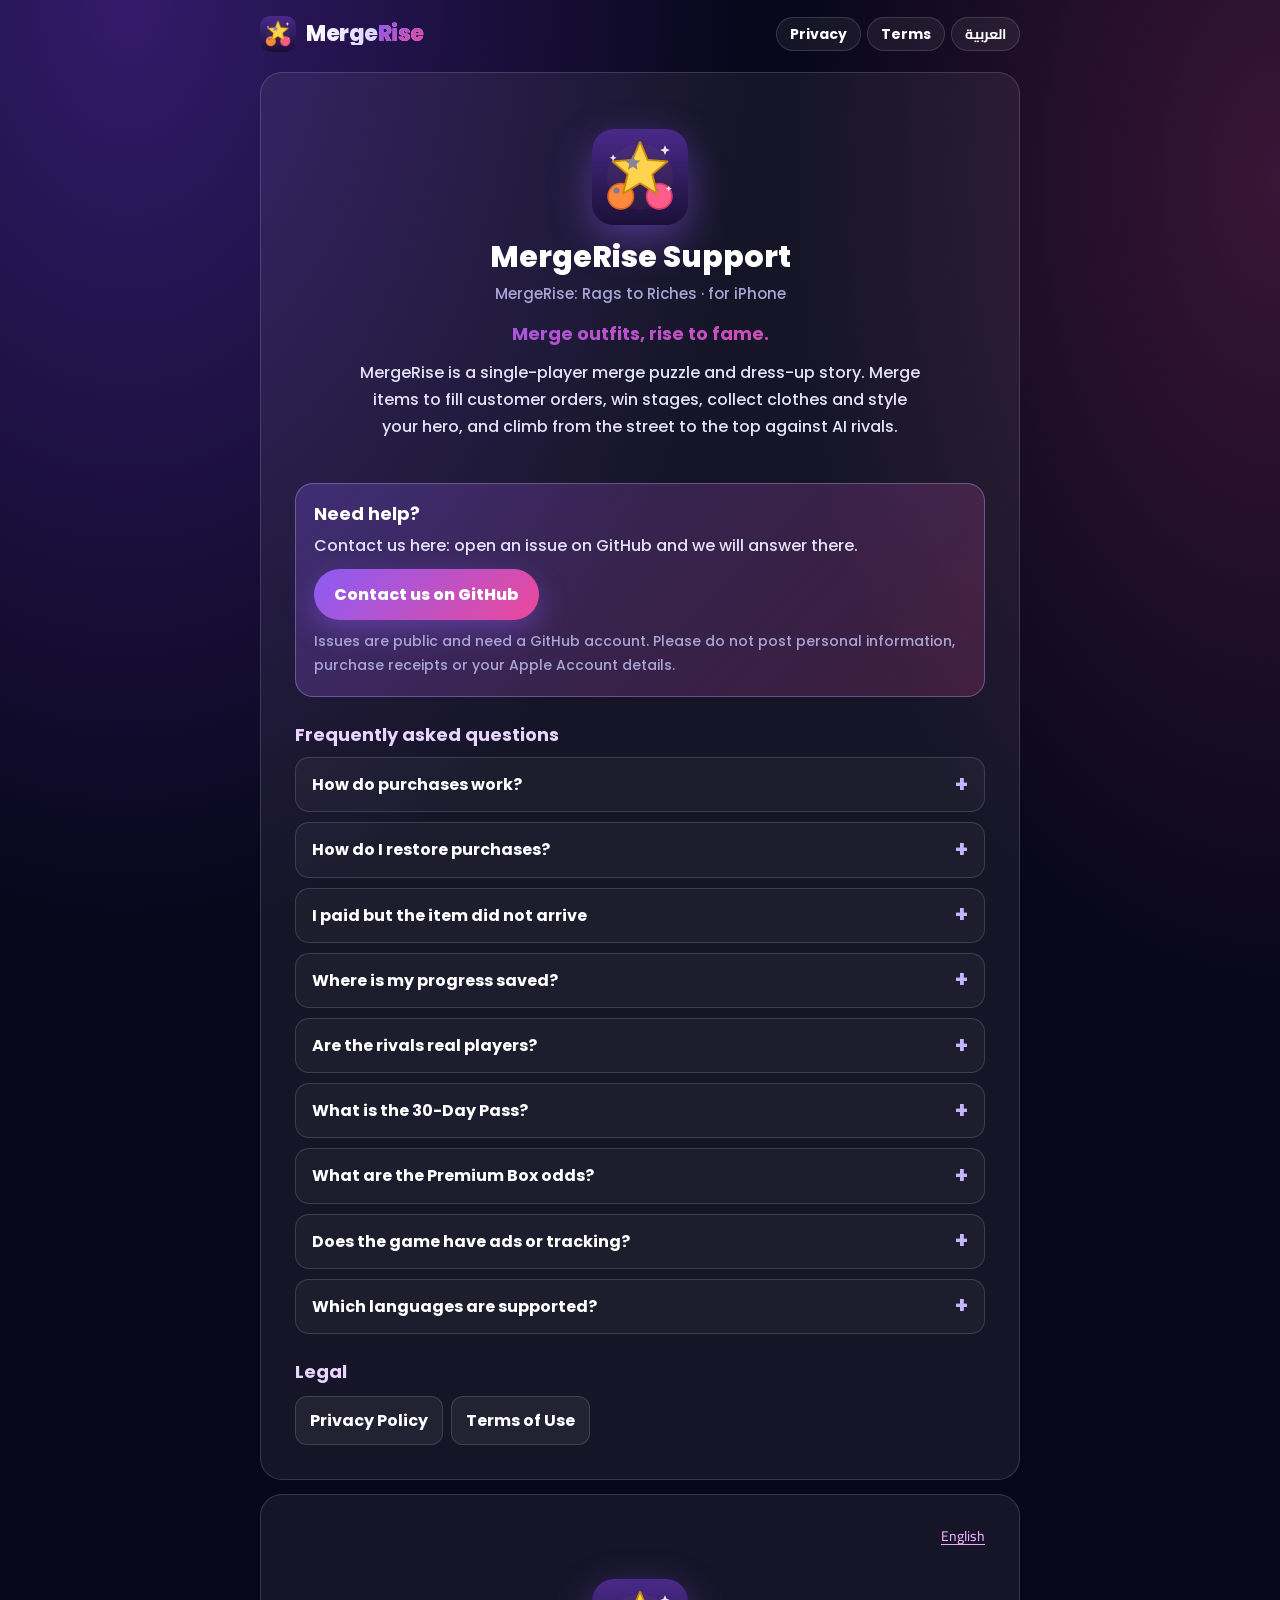
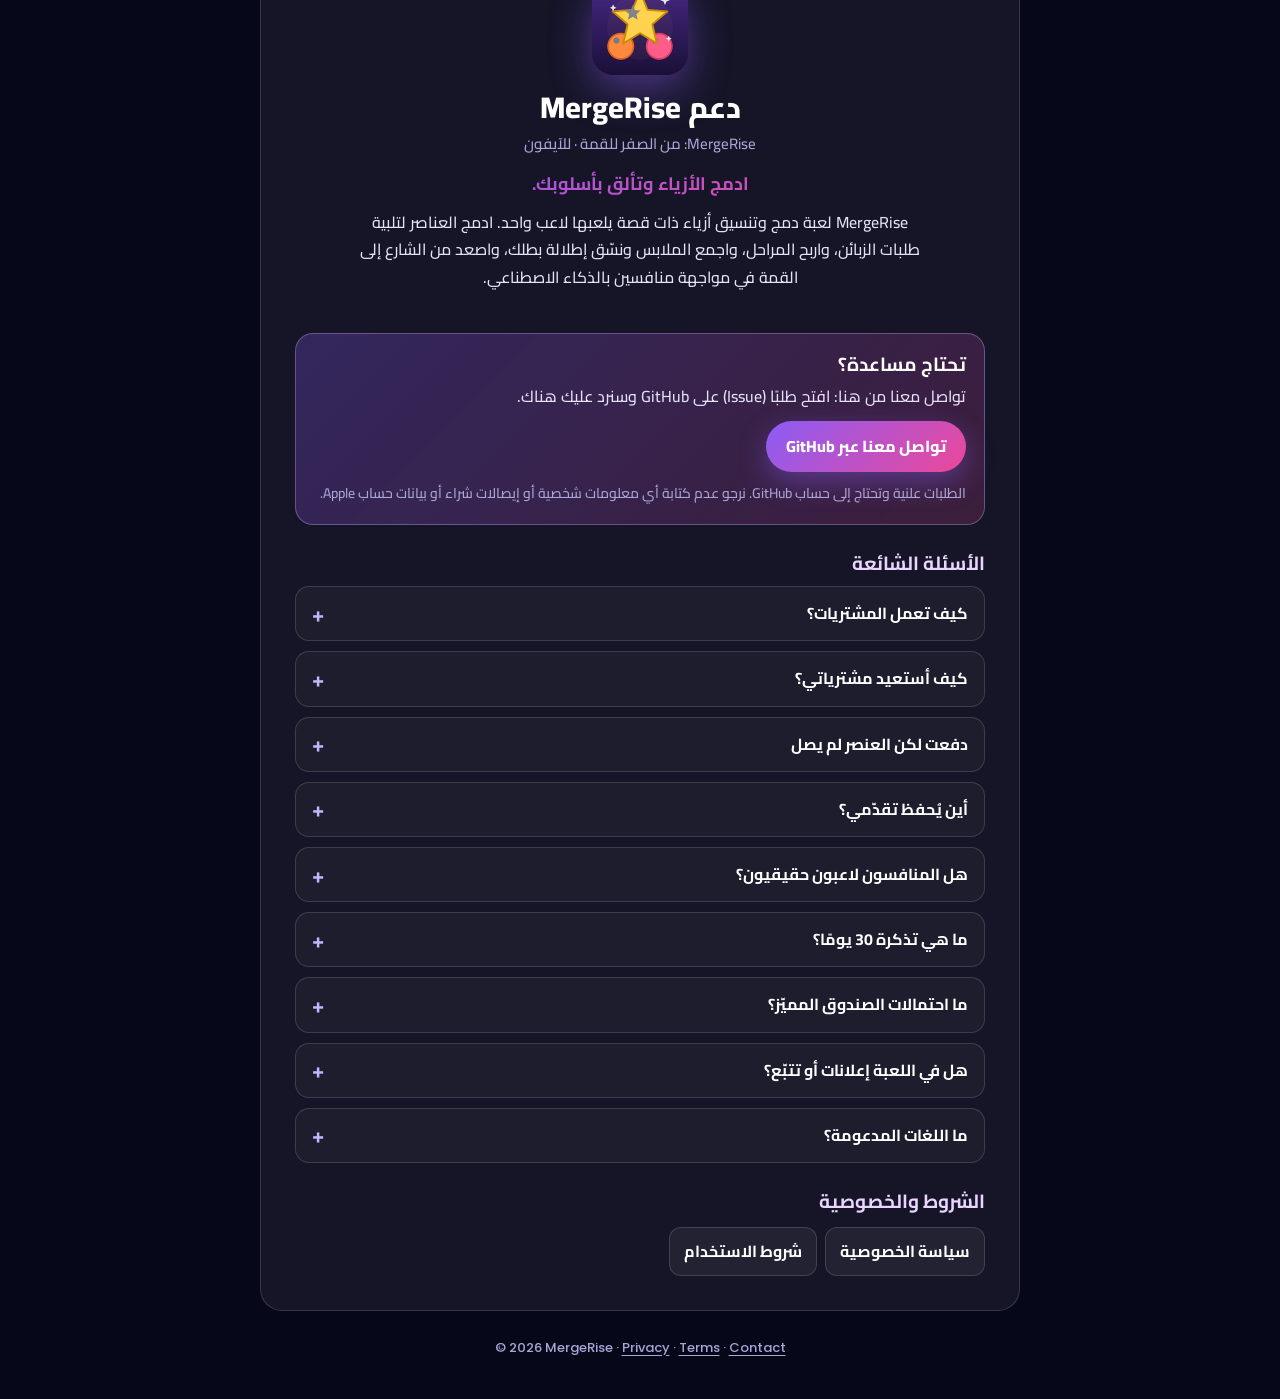
==== index.html @ eacc848e "MergeRise support page, privacy policy and terms (EN + AR) Co-Authored-By: Claude Opus 5.5 <noreply@" ====
<!doctype html>
<html lang="en">
<head>
<meta charset="utf-8">
<meta name="viewport" content="width=device-width, initial-scale=1, viewport-fit=cover">
<meta name="color-scheme" content="dark">
<meta name="theme-color" content="#07071a">
<meta name="description" content="Support for MergeRise: Rags to Riches, a single-player merge and dress-up story game for iPhone. Purchases, restore, saved progress, AI rivals and how to contact us.">
<title>MergeRise — Support</title>
<link rel="icon" href="icons/favicon.png">
<link rel="apple-touch-icon" href="icons/icon-192.png">
<link rel="stylesheet" href="site.css">
</head>
<body>
<div class="wrap">
<header class="top">
  <a class="brand" href="./"><img src="icons/icon-192.png" alt="" width="36" height="36"><span class="logo">Merge<span class="rise">Rise</span></span></a>
  <nav aria-label="Pages">
    <a href="privacy.html">Privacy</a>
    <a href="terms.html">Terms</a>
    <a href="#ar" lang="ar" dir="rtl">العربية</a>
  </nav>
</header>

<main>
<section class="doc" id="en" lang="en">
<div class="hero">
  <img class="app-icon" src="icons/icon-192.png" alt="MergeRise app icon" width="96" height="96">
  <h1>MergeRise Support</h1>
  <p class="store-name">MergeRise: Rags to Riches · for iPhone</p>
  <p class="tagline">Merge outfits, rise to fame.</p>
  <p class="lead">MergeRise is a single-player merge puzzle and dress-up story. Merge items to fill customer orders, win stages, collect clothes and style your hero, and climb from the street to the top against AI rivals.</p>
</div>

<div class="contact" id="contact">
  <h2>Need help?</h2>
  <p>Contact us here: open an issue on GitHub and we will answer there.</p>
  <a class="btn" href="https://github.com/alwaleed305xx-ui/mergerise-site/issues">Contact us on GitHub</a>
  <p class="note">Issues are public and need a GitHub account. Please do not post personal information, purchase receipts or your Apple Account details.</p>
</div>

<h2>Frequently asked questions</h2>
<div class="faq">
<details>
<summary>How do purchases work?</summary>
<div><p>All purchases in the iPhone app use Apple's In-App Purchase. The Shop shows the App Store price in your currency, Apple takes the payment and we never see your payment details. Refunds are handled by Apple at <a href="https://reportaproblem.apple.com/">reportaproblem.apple.com</a>.</p></div>
</details>
<details>
<summary>How do I restore purchases?</summary>
<div><p>Tap <strong>Restore Purchases</strong> in Settings or at the bottom of the Shop, signed in with the same Apple Account you bought with. It restores the Starter Pack's exclusive Gold Jersey and its owned status. Gem packs, the 30-Day Pass and Break the Piggy are consumable: they are used up when delivered and cannot be restored.</p></div>
</details>
<details>
<summary>I paid but the item did not arrive</summary>
<div><p>Close the game completely and open it again while online: an unfinished purchase is delivered automatically when the game starts. If the Shop said "Waiting for approval" (Ask to Buy), the item arrives after the family organizer approves it. If it is still missing, <a href="#contact">contact us</a> with the product name and the date (no receipts or personal details).</p></div>
</details>
<details>
<summary>Where is my progress saved?</summary>
<div><p>Only on your iPhone. There is no account and no cloud save, and nothing is sent to us. <strong>Deleting the app deletes your progress</strong>, and we cannot recover it. Your device's own backup (for example iCloud Backup) may include it. <strong>Settings → Reset progress</strong> erases earned progress but keeps your gems, purchased coins, the 30-Day Pass, the piggy bank and the Starter Pack.</p></div>
</details>
<details>
<summary>Are the rivals real players?</summary>
<div><p>No. The rivals are AI rivals controlled by the computer. MergeRise is single-player: there is no multiplayer, chat or user-generated content.</p></div>
</details>
<details>
<summary>What is the 30-Day Pass?</summary>
<div><p>A one-time purchase that does not renew automatically. For 30 days it pays 150 coins and 10 gems every day when you open the game (missed days are paid the next time you open it), plus one extra epic gift per day on golden stages. Buying it again adds 30 days.</p></div>
</details>
<details>
<summary>What are the Premium Box odds?</summary>
<div><p>The Premium Box costs 36 gems and gives one clothing item you do not own yet: Epic 85% · Legendary 15%. The odds are shown on the button and again before you confirm. The worst outcome is an epic item, which costs the same 36 gems to buy directly.</p></div>
</details>
<details>
<summary>Does the game have ads or tracking?</summary>
<div><p>No. The iPhone app has no ads, no analytics and no tracking, and it does not collect personal data. See the <a href="privacy.html">Privacy Policy</a>.</p></div>
</details>
<details>
<summary>Which languages are supported?</summary>
<div><p>English and Arabic. Change the language in Settings → Language.</p></div>
</details>
</div>

<h2>Legal</h2>
<div class="links"><a href="privacy.html">Privacy Policy</a><a href="terms.html">Terms of Use</a></div>
</section>

<section class="doc" id="ar" lang="ar" dir="rtl">
<p class="jump"><a href="#en" lang="en" dir="ltr">English</a></p>
<div class="hero">
  <img class="app-icon" src="icons/icon-192.png" alt="أيقونة تطبيق MergeRise" width="96" height="96">
  <h1>دعم MergeRise</h1>
  <p class="store-name">MergeRise: من الصفر للقمة · للآيفون</p>
  <p class="tagline">ادمج الأزياء وتألق بأسلوبك.</p>
  <p class="lead">MergeRise لعبة دمج وتنسيق أزياء ذات قصة يلعبها لاعب واحد. ادمج العناصر لتلبية طلبات الزبائن، واربح المراحل، واجمع الملابس ونسّق إطلالة بطلك، واصعد من الشارع إلى القمة في مواجهة منافسين بالذكاء الاصطناعي.</p>
</div>

<div class="contact" id="contact-ar">
  <h2>تحتاج مساعدة؟</h2>
  <p>تواصل معنا من هنا: افتح طلبًا (Issue) على GitHub وسنرد عليك هناك.</p>
  <a class="btn" href="https://github.com/alwaleed305xx-ui/mergerise-site/issues">تواصل معنا عبر GitHub</a>
  <p class="note">الطلبات علنية وتحتاج إلى حساب GitHub. نرجو عدم كتابة أي معلومات شخصية أو إيصالات شراء أو بيانات حساب Apple.</p>
</div>

<h2>الأسئلة الشائعة</h2>
<div class="faq">
<details>
<summary>كيف تعمل المشتريات؟</summary>
<div><p>كل المشتريات في تطبيق الآيفون تتم عبر نظام الشراء داخل التطبيق من Apple. يعرض المتجر سعر App Store بعملتك، وتتولّى Apple عملية الدفع، ولا نرى بيانات الدفع أبدًا. وتتولّى Apple الاسترداد عبر <a href="https://reportaproblem.apple.com/">reportaproblem.apple.com</a>.</p></div>
</details>
<details>
<summary>كيف أستعيد مشترياتي؟</summary>
<div><p>اضغط <strong>استعادة المشتريات</strong> في الإعدادات أو أسفل المتجر، وأنت مسجّل بنفس حساب Apple الذي اشتريت به. تستعيد هذه الخاصية الجيرسي الذهبي الحصري وحالة امتلاك حزمة البداية. أما حزم الجواهر وتذكرة 30 يومًا والحصّالة فهي مشتريات استهلاكية تُستهلك عند تسليمها ولا يمكن استعادتها.</p></div>
</details>
<details>
<summary>دفعت لكن العنصر لم يصل</summary>
<div><p>أغلق اللعبة تمامًا ثم افتحها من جديد وأنت متصل بالإنترنت: عملية الشراء غير المكتملة تُسلَّم تلقائيًا عند تشغيل اللعبة. وإذا ظهر في المتجر "بانتظار الموافقة" (طلب الشراء)، فسيصل العنصر بعد موافقة منظّم العائلة. وإذا بقي مفقودًا <a href="#contact-ar">تواصل معنا</a> واذكر اسم المنتج والتاريخ (دون إيصالات أو بيانات شخصية).</p></div>
</details>
<details>
<summary>أين يُحفظ تقدّمي؟</summary>
<div><p>على جهاز الآيفون فقط. لا يوجد حساب ولا حفظ سحابي، ولا يُرسَل إلينا أي شيء. <strong>حذف التطبيق يحذف تقدّمك</strong> ولا نستطيع استرجاعه. وقد تتضمّنه النسخة الاحتياطية لجهازك (مثل نسخ iCloud الاحتياطي). أما <strong>الإعدادات ← مسح التقدم</strong> فيمسح التقدّم المكتسب ويُبقي جواهرك والعملات المشتراة وتذكرة 30 يومًا والحصّالة وحزمة البداية.</p></div>
</details>
<details>
<summary>هل المنافسون لاعبون حقيقيون؟</summary>
<div><p>لا. المنافسون شخصيات يتحكم بها الكمبيوتر بالذكاء الاصطناعي. MergeRise لعبة للاعب واحد: لا يوجد لعب جماعي ولا دردشة ولا محتوى ينشئه المستخدمون.</p></div>
</details>
<details>
<summary>ما هي تذكرة 30 يومًا؟</summary>
<div><p>شراء لمرة واحدة لا يتجدد تلقائيًا. تمنحك لمدة 30 يومًا 150 عملة و10 جواهر كل يوم عند فتح اللعبة (وتُصرف الأيام الفائتة عند فتحها في المرة التالية)، مع هدية أسطورية إضافية واحدة يوميًا في المراحل الذهبية. وشراؤها مرة أخرى يضيف 30 يومًا.</p></div>
</details>
<details>
<summary>ما احتمالات الصندوق المميّز؟</summary>
<div><p>سعر الصندوق المميّز 36 جوهرة ويمنحك قطعة ملابس لا تملكها بعد: أسطوري 85% · خرافي 15%. تظهر الاحتمالات على الزر ومرة أخرى قبل التأكيد. أقل نتيجة ممكنة قطعة أسطورية، وسعر شرائها مباشرة هو نفس الـ36 جوهرة.</p></div>
</details>
<details>
<summary>هل في اللعبة إعلانات أو تتبّع؟</summary>
<div><p>لا. تطبيق الآيفون بلا إعلانات ولا تحليلات ولا تتبّع، ولا يجمع أي بيانات شخصية. راجع <a href="privacy.html#ar">سياسة الخصوصية</a>.</p></div>
</details>
<details>
<summary>ما اللغات المدعومة؟</summary>
<div><p>الإنجليزية والعربية. غيّر اللغة من الإعدادات ← اللغة.</p></div>
</details>
</div>

<h2>الشروط والخصوصية</h2>
<div class="links"><a href="privacy.html#ar">سياسة الخصوصية</a><a href="terms.html#ar">شروط الاستخدام</a></div>
</section>
</main>

<footer>© 2026 MergeRise · <a href="privacy.html">Privacy</a> · <a href="terms.html">Terms</a> · <a href="https://github.com/alwaleed305xx-ui/mergerise-site/issues">Contact</a></footer>
</div>
</body>
</html>
---- site.css ----
/* MergeRise support site. Fonts are bundled in fonts/ (SIL OFL 1.1, see fonts/OFL.txt); no external requests. */
@font-face { font-family: 'Poppins'; font-style: normal; font-weight: 500; font-display: swap; src: url('fonts/poppins-500-latin-ext.woff2') format('woff2'); unicode-range: U+0100-02BA, U+02BD-02C5, U+02C7-02CC, U+02CE-02D7, U+02DD-02FF, U+0304, U+0308, U+0329, U+1D00-1DBF, U+1E00-1E9F, U+1EF2-1EFF, U+2020, U+20A0-20AB, U+20AD-20C4, U+2113, U+2C60-2C7F, U+A720-A7FF; }
@font-face { font-family: 'Poppins'; font-style: normal; font-weight: 500; font-display: swap; src: url('fonts/poppins-500-latin.woff2') format('woff2'); unicode-range: U+0000-00FF, U+0131, U+0152-0153, U+02BB-02BC, U+02C6, U+02DA, U+02DC, U+0304, U+0308, U+0329, U+2000-206F, U+20AC, U+2122, U+2191, U+2193, U+2212, U+2215, U+FEFF, U+FFFD; }
@font-face { font-family: 'Poppins'; font-style: normal; font-weight: 700; font-display: swap; src: url('fonts/poppins-700-latin-ext.woff2') format('woff2'); unicode-range: U+0100-02BA, U+02BD-02C5, U+02C7-02CC, U+02CE-02D7, U+02DD-02FF, U+0304, U+0308, U+0329, U+1D00-1DBF, U+1E00-1E9F, U+1EF2-1EFF, U+2020, U+20A0-20AB, U+20AD-20C4, U+2113, U+2C60-2C7F, U+A720-A7FF; }
@font-face { font-family: 'Poppins'; font-style: normal; font-weight: 700; font-display: swap; src: url('fonts/poppins-700-latin.woff2') format('woff2'); unicode-range: U+0000-00FF, U+0131, U+0152-0153, U+02BB-02BC, U+02C6, U+02DA, U+02DC, U+0304, U+0308, U+0329, U+2000-206F, U+20AC, U+2122, U+2191, U+2193, U+2212, U+2215, U+FEFF, U+FFFD; }
@font-face { font-family: 'Poppins'; font-style: normal; font-weight: 800; font-display: swap; src: url('fonts/poppins-800-latin-ext.woff2') format('woff2'); unicode-range: U+0100-02BA, U+02BD-02C5, U+02C7-02CC, U+02CE-02D7, U+02DD-02FF, U+0304, U+0308, U+0329, U+1D00-1DBF, U+1E00-1E9F, U+1EF2-1EFF, U+2020, U+20A0-20AB, U+20AD-20C4, U+2113, U+2C60-2C7F, U+A720-A7FF; }
@font-face { font-family: 'Poppins'; font-style: normal; font-weight: 800; font-display: swap; src: url('fonts/poppins-800-latin.woff2') format('woff2'); unicode-range: U+0000-00FF, U+0131, U+0152-0153, U+02BB-02BC, U+02C6, U+02DA, U+02DC, U+0304, U+0308, U+0329, U+2000-206F, U+20AC, U+2122, U+2191, U+2193, U+2212, U+2215, U+FEFF, U+FFFD; }
@font-face { font-family: 'Cairo'; font-style: normal; font-weight: 500 800; font-display: swap; src: url('fonts/cairo-var-arabic.woff2') format('woff2'); unicode-range: U+0600-06FF, U+0750-077F, U+0870-0891, U+0897-08E1, U+08E3-08FF, U+200C-200E, U+2010-2011, U+204F, U+2E41, U+FB50-FDFF, U+FE70-FE74, U+FE76-FEFC, U+102E0-102FB, U+10E60-10E7E, U+10EC2-10EC7, U+10EC9-10EEE, U+10EF0-10EFF, U+1EE00-1EE03, U+1EE05-1EE1F, U+1EE21-1EE22, U+1EE24, U+1EE27, U+1EE29-1EE32, U+1EE34-1EE37, U+1EE39, U+1EE3B, U+1EE42, U+1EE47, U+1EE49, U+1EE4B, U+1EE4D-1EE4F, U+1EE51-1EE52, U+1EE54, U+1EE57, U+1EE59, U+1EE5B, U+1EE5D, U+1EE5F, U+1EE61-1EE62, U+1EE64, U+1EE67-1EE6A, U+1EE6C-1EE72, U+1EE74-1EE77, U+1EE79-1EE7C, U+1EE7E, U+1EE80-1EE89, U+1EE8B-1EE9B, U+1EEA1-1EEA3, U+1EEA5-1EEA9, U+1EEAB-1EEBB, U+1EEF0-1EEF1; }
@font-face { font-family: 'Cairo'; font-style: normal; font-weight: 500 800; font-display: swap; src: url('fonts/cairo-var-latin-ext.woff2') format('woff2'); unicode-range: U+0100-02BA, U+02BD-02C5, U+02C7-02CC, U+02CE-02D7, U+02DD-02FF, U+0304, U+0308, U+0329, U+1D00-1DBF, U+1E00-1E9F, U+1EF2-1EFF, U+2020, U+20A0-20AB, U+20AD-20C4, U+2113, U+2C60-2C7F, U+A720-A7FF; }
@font-face { font-family: 'Cairo'; font-style: normal; font-weight: 500 800; font-display: swap; src: url('fonts/cairo-var-latin.woff2') format('woff2'); unicode-range: U+0000-00FF, U+0131, U+0152-0153, U+02BB-02BC, U+02C6, U+02DA, U+02DC, U+0304, U+0308, U+0329, U+2000-206F, U+20AC, U+2122, U+2191, U+2193, U+2212, U+2215, U+FEFF, U+FFFD; }

:root { --bg0: #07071a; --text: #ffffff; --body: #e4e2f7; --muted: #a9a6d6; --stroke: rgba(255,255,255,.14); --glass: rgba(255,255,255,.06);
  --link: #f0abfc; --head: #e9d5ff; --grad: linear-gradient(135deg, #8b5cf6 0%, #ec4899 100%); color-scheme: dark; }
* { box-sizing: border-box; }
html { -webkit-text-size-adjust: 100%; text-size-adjust: 100%; background: var(--bg0); }
body { margin: 0; min-height: 100vh; color: var(--text); font: 500 16px/1.7 'Poppins', 'Cairo', system-ui, -apple-system, 'Segoe UI', sans-serif;
  background: radial-gradient(70% 45% at 10% 0%, rgba(124,58,237,.38), transparent 70%), radial-gradient(55% 40% at 100% 6%, rgba(236,72,153,.22), transparent 70%), var(--bg0) no-repeat;
  padding: 0 max(16px, env(safe-area-inset-right)) calc(40px + env(safe-area-inset-bottom)) max(16px, env(safe-area-inset-left)); }
.wrap { max-width: 760px; margin: 0 auto; }
.top { display: flex; align-items: center; justify-content: space-between; gap: 10px 14px; flex-wrap: wrap; padding: calc(16px + env(safe-area-inset-top)) 0 6px; }
.brand { display: inline-flex; align-items: center; gap: 10px; text-decoration: none; }
.brand img { width: 36px; height: 36px; border-radius: 10px; display: block; }
.logo { font-weight: 800; font-size: 22px; letter-spacing: -.5px; line-height: 1; background: linear-gradient(90deg, #fff, #c4b5fd); -webkit-background-clip: text; background-clip: text; color: transparent; }
.logo .rise { background: var(--grad); -webkit-background-clip: text; background-clip: text; color: transparent; }
nav { display: flex; gap: 6px; flex-wrap: wrap; }
nav a { color: #fff; text-decoration: none; font-weight: 700; font-size: 14px; line-height: 1; padding: 9px 13px; border-radius: 999px; border: 1px solid var(--stroke); background: var(--glass); }
nav a[aria-current="page"] { background: var(--grad); border-color: transparent; }
section.doc { background: var(--glass); border: 1px solid var(--stroke); border-radius: 22px; padding: 22px 18px 26px; margin-top: 14px; }
@media (min-width: 640px) { section.doc { padding: 30px 34px 34px; } }
h1 { font-size: 28px; line-height: 1.2; margin: 0 0 6px; font-weight: 800; }
h2 { font-size: 18px; line-height: 1.35; margin: 26px 0 6px; font-weight: 700; color: var(--head); }
p, li { color: var(--body); margin: 0 0 10px; }
ul { margin: 0 0 10px; padding-inline-start: 22px; }
.meta { color: var(--muted); font-size: 14px; margin: 0 0 16px; }
.short { border-radius: 16px; padding: 14px 16px 6px; margin: 0 0 6px; background: linear-gradient(135deg, rgba(139,92,246,.24), rgba(236,72,153,.16)); border: 1px solid rgba(196,181,253,.32); }
.short strong { display: block; margin-bottom: 4px; }
a { color: var(--link); text-underline-offset: 3px; overflow-wrap: anywhere; }
code { font-size: .88em; background: rgba(255,255,255,.09); padding: 1px 6px; border-radius: 6px; overflow-wrap: anywhere; }
[dir="rtl"] { font-family: 'Cairo', 'Poppins', system-ui, sans-serif; }
[dir="rtl"] h2 { font-size: 19px; }
.jump { font-size: 14px; margin: 0 0 4px; }
footer { color: var(--muted); font-size: 13px; text-align: center; margin-top: 26px; }
footer a { color: var(--muted); }

/* ---- support page ---- */
.hero { text-align: center; padding: 26px 18px 24px; }
.hero .app-icon { width: 96px; height: 96px; border-radius: 22px; margin: 0 auto 14px; display: block; box-shadow: 0 14px 40px rgba(139,92,246,.45); }
.hero h1 { font-size: 30px; }
.hero .store-name { color: var(--muted); font-size: 15px; margin: 0 0 12px; }
.hero .tagline { font-size: 18px; font-weight: 700; margin: 0 0 10px; background: var(--grad); -webkit-background-clip: text; background-clip: text; color: transparent; }
.hero p.lead { max-width: 560px; margin: 0 auto; }
.contact { border-radius: 18px; padding: 18px; margin: 18px 0 4px; background: linear-gradient(135deg, rgba(139,92,246,.26), rgba(236,72,153,.18)); border: 1px solid rgba(196,181,253,.34); }
.contact h2 { margin-top: 0; color: #fff; }
.btn { display: inline-flex; align-items: center; justify-content: center; gap: 8px; min-height: 46px; padding: 12px 20px; border-radius: 999px; background: var(--grad); color: #fff; font-weight: 800; text-decoration: none; box-shadow: 0 10px 28px rgba(139,92,246,.4); }
.btn:focus-visible, nav a:focus-visible, summary:focus-visible { outline: 3px solid #f0abfc; outline-offset: 3px; }
.note { color: var(--muted); font-size: 14px; margin: 10px 0 0; }
.faq { margin-top: 6px; }
.faq details { border: 1px solid var(--stroke); border-radius: 14px; background: rgba(255,255,255,.035); margin: 10px 0 0; }
.faq summary { cursor: pointer; list-style: none; padding: 13px 16px; font-weight: 700; color: #fff; display: flex; justify-content: space-between; align-items: center; gap: 12px; }
.faq summary::-webkit-details-marker { display: none; }
.faq summary::after { content: '+'; font-size: 22px; line-height: 1; color: #c4b5fd; flex: none; }
.faq details[open] summary::after { content: '–'; }
.faq details > div { padding: 0 16px 6px; }
.links { display: flex; flex-wrap: wrap; gap: 8px; margin-top: 12px; }
.links a { color: #fff; text-decoration: none; font-weight: 700; padding: 10px 14px; border-radius: 12px; border: 1px solid var(--stroke); background: var(--glass); }
time { white-space: nowrap; direction: ltr; unicode-bidi: isolate; }
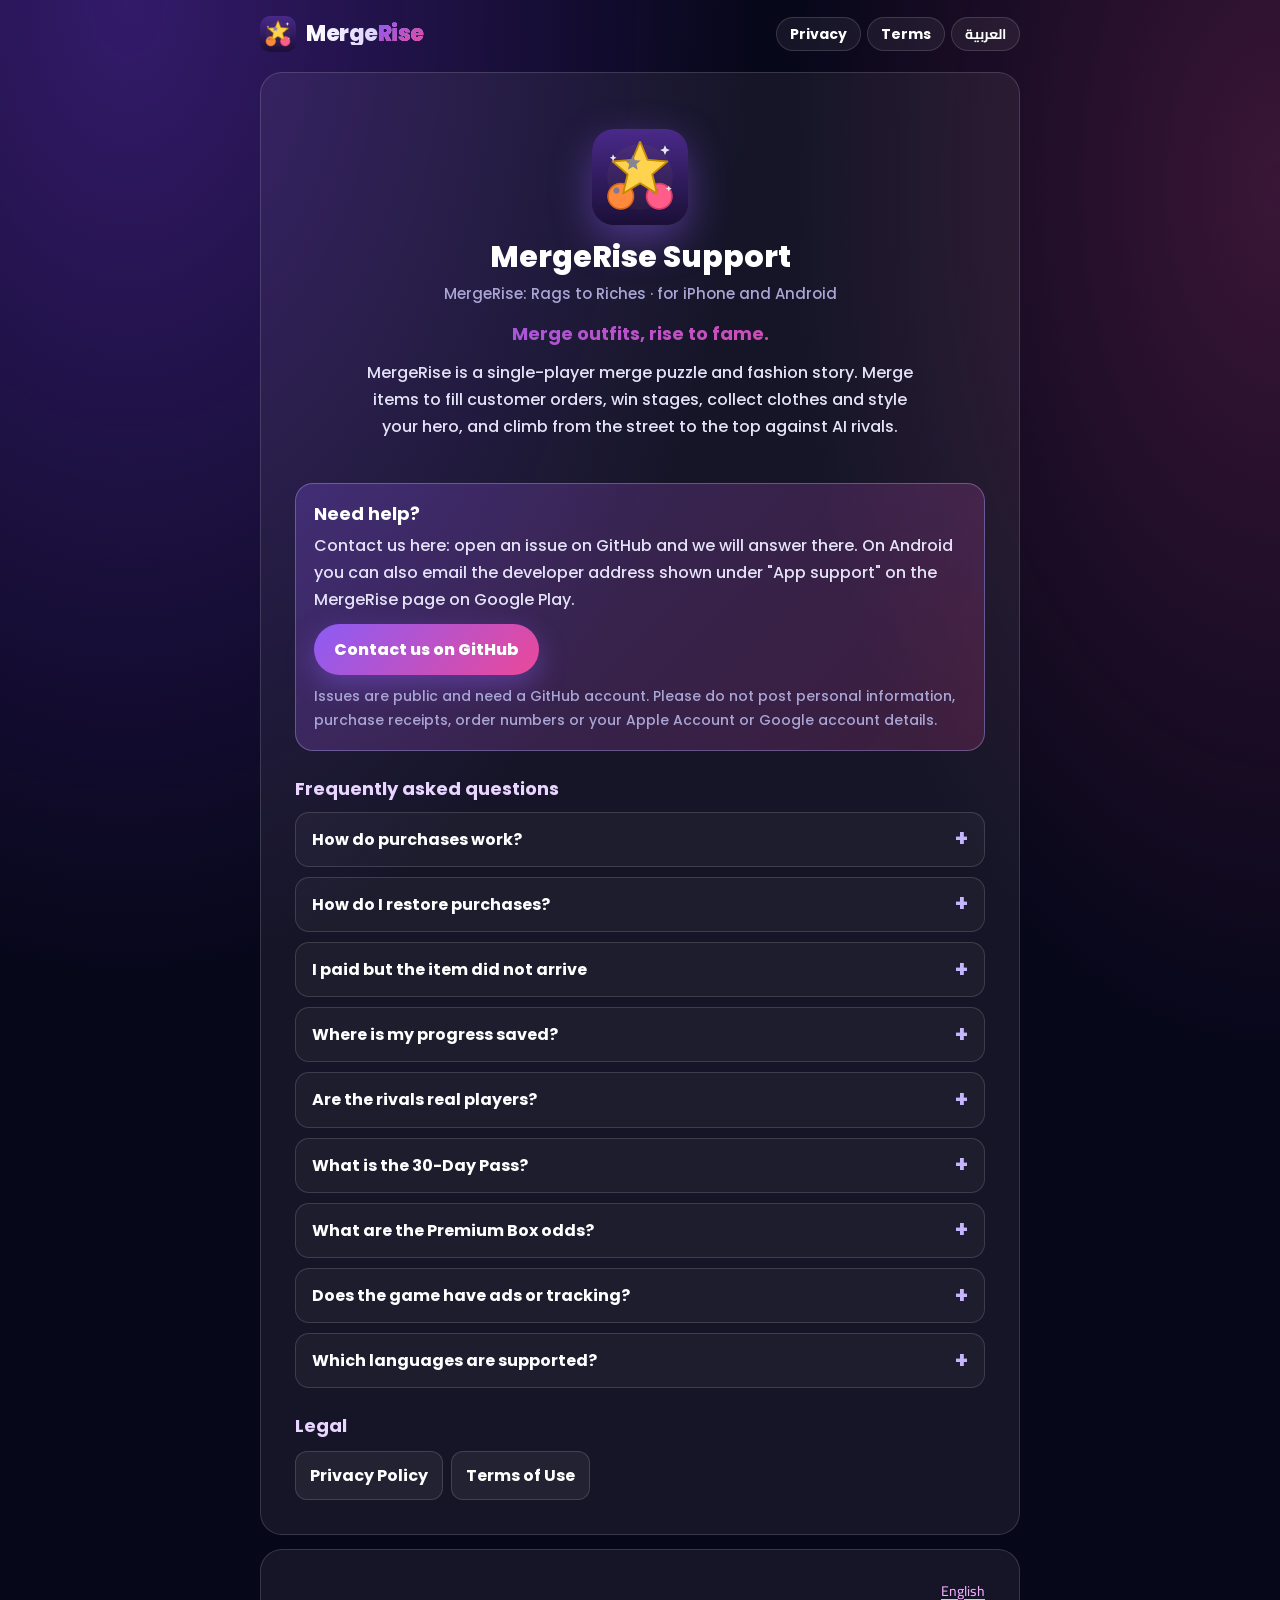
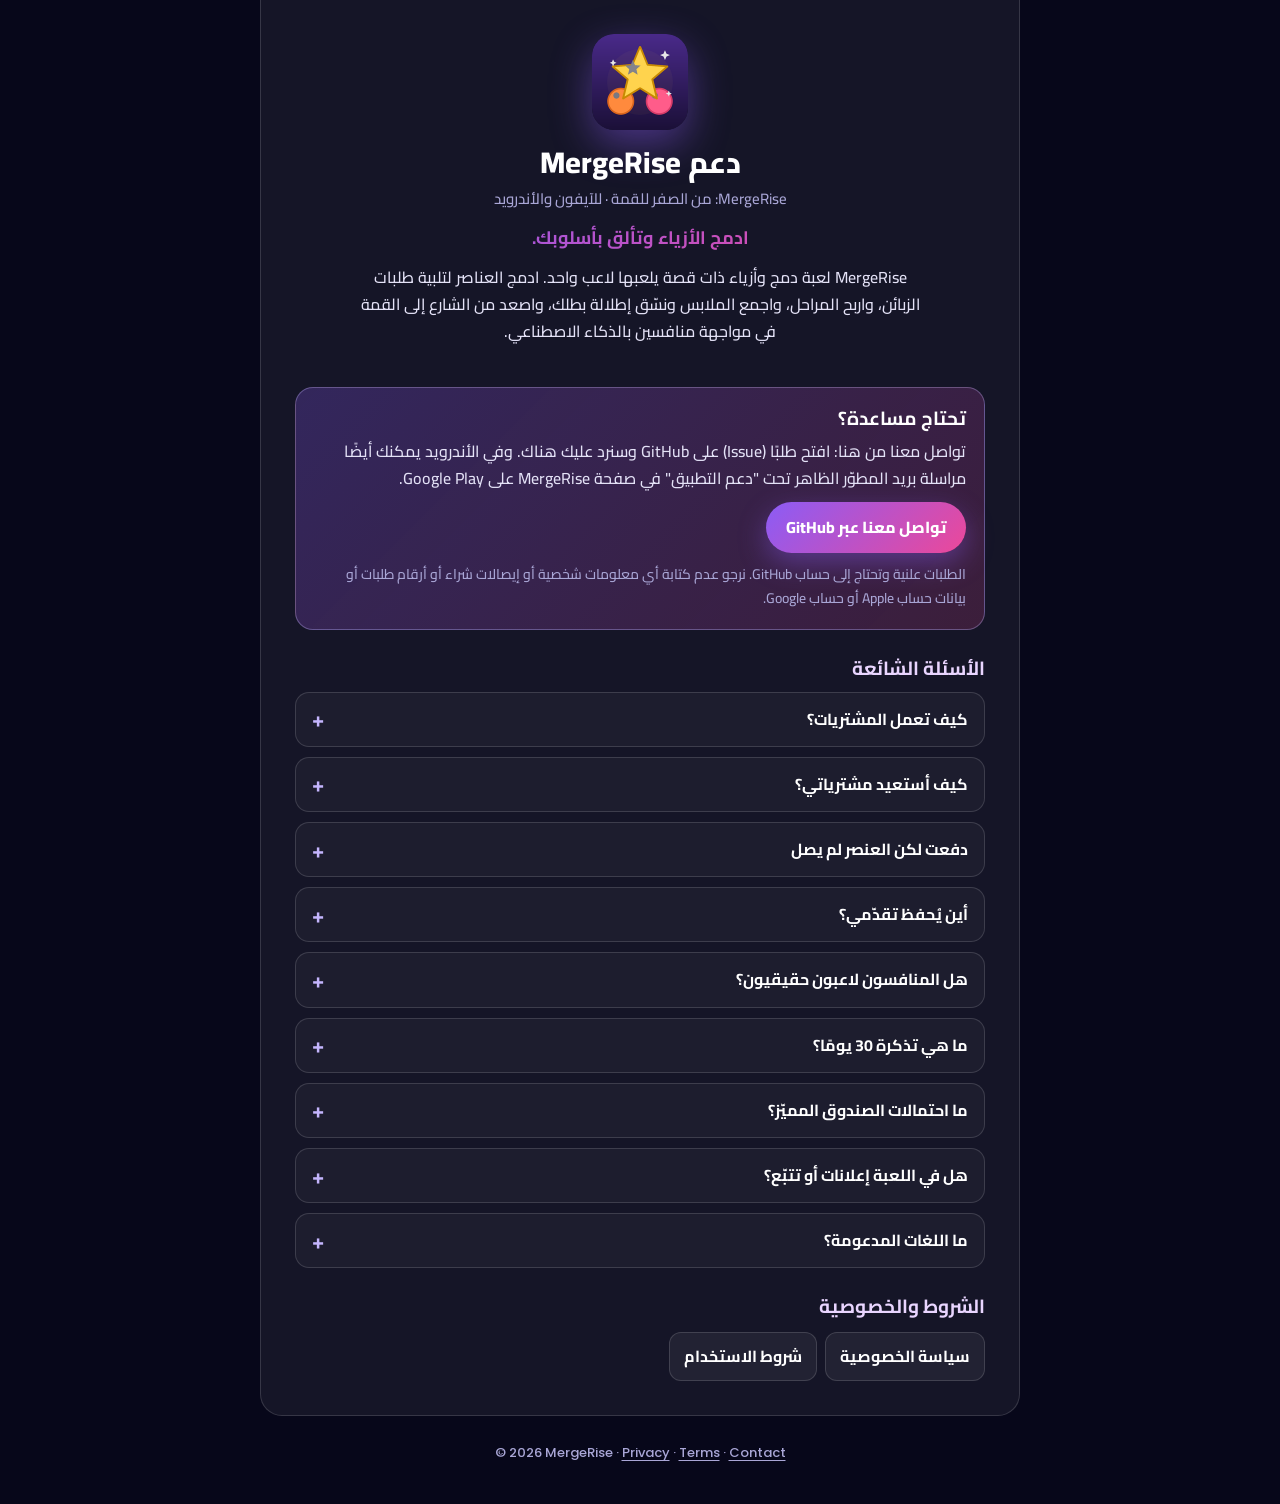
==== commit 8d18b08f: "Cover Android and Google Play in the support page, privacy policy and terms Co-Authored-By: Claude O" ====
--- a/index.html
+++ b/index.html
@@ -5,7 +5,7 @@
 <meta name="viewport" content="width=device-width, initial-scale=1, viewport-fit=cover">
 <meta name="color-scheme" content="dark">
 <meta name="theme-color" content="#07071a">
-<meta name="description" content="Support for MergeRise: Rags to Riches, a single-player merge and dress-up story game for iPhone. Purchases, restore, saved progress, AI rivals and how to contact us.">
+<meta name="description" content="Support for MergeRise: Rags to Riches, a single-player merge and fashion story game for iPhone and Android. Purchases, restore, saved progress, AI rivals and how to contact us.">
 <title>MergeRise — Support</title>
 <link rel="icon" href="icons/favicon.png">
 <link rel="apple-touch-icon" href="icons/icon-192.png">
@@ -27,35 +27,36 @@
 <div class="hero">
   <img class="app-icon" src="icons/icon-192.png" alt="MergeRise app icon" width="96" height="96">
   <h1>MergeRise Support</h1>
-  <p class="store-name">MergeRise: Rags to Riches · for iPhone</p>
+  <p class="store-name">MergeRise: Rags to Riches · for iPhone and Android</p>
   <p class="tagline">Merge outfits, rise to fame.</p>
-  <p class="lead">MergeRise is a single-player merge puzzle and dress-up story. Merge items to fill customer orders, win stages, collect clothes and style your hero, and climb from the street to the top against AI rivals.</p>
+  <p class="lead">MergeRise is a single-player merge puzzle and fashion story. Merge items to fill customer orders, win stages, collect clothes and style your hero, and climb from the street to the top against AI rivals.</p>
 </div>
 
 <div class="contact" id="contact">
   <h2>Need help?</h2>
-  <p>Contact us here: open an issue on GitHub and we will answer there.</p>
+  <p>Contact us here: open an issue on GitHub and we will answer there. On Android you can also email the developer address shown under "App support" on the MergeRise page on Google Play.</p>
   <a class="btn" href="https://github.com/alwaleed305xx-ui/mergerise-site/issues">Contact us on GitHub</a>
-  <p class="note">Issues are public and need a GitHub account. Please do not post personal information, purchase receipts or your Apple Account details.</p>
+  <p class="note">Issues are public and need a GitHub account. Please do not post personal information, purchase receipts, order numbers or your Apple Account or Google account details.</p>
 </div>
 
 <h2>Frequently asked questions</h2>
 <div class="faq">
 <details>
 <summary>How do purchases work?</summary>
-<div><p>All purchases in the iPhone app use Apple's In-App Purchase. The Shop shows the App Store price in your currency, Apple takes the payment and we never see your payment details. Refunds are handled by Apple at <a href="https://reportaproblem.apple.com/">reportaproblem.apple.com</a>.</p></div>
+<div><p><strong>iPhone:</strong> all purchases use Apple's In-App Purchase. The Shop shows the App Store price in your currency, Apple takes the payment and we never see your payment details. Refunds are handled by Apple at <a href="https://reportaproblem.apple.com/">reportaproblem.apple.com</a>.</p>
+<p><strong>Android:</strong> all purchases use Google Play's billing system. The Shop shows the Google Play price in your currency, Google takes the payment and we never see your payment details. Refunds are handled by Google Play: see <a href="https://support.google.com/googleplay/answer/2479637">Google Play refunds</a>, or open your order history in the Play Store app (profile picture → Payments and subscriptions → Budget and history).</p></div>
 </details>
 <details>
 <summary>How do I restore purchases?</summary>
-<div><p>Tap <strong>Restore Purchases</strong> in Settings or at the bottom of the Shop, signed in with the same Apple Account you bought with. It restores the Starter Pack's exclusive Gold Jersey and its owned status. Gem packs, the 30-Day Pass and Break the Piggy are consumable: they are used up when delivered and cannot be restored.</p></div>
+<div><p>Tap <strong>Restore Purchases</strong> in Settings or at the bottom of the Shop, signed in with the same account you bought with: the same Apple Account on iPhone, or the same Google account in the Play Store on Android. It restores the Starter Pack's exclusive Gold Jersey and its owned status. Gem packs, the 30-Day Pass and Break the Piggy are consumable: they are used up when delivered and cannot be restored by the store.</p></div>
 </details>
 <details>
 <summary>I paid but the item did not arrive</summary>
-<div><p>Close the game completely and open it again while online: an unfinished purchase is delivered automatically when the game starts. If the Shop said "Waiting for approval" (Ask to Buy), the item arrives after the family organizer approves it. If it is still missing, <a href="#contact">contact us</a> with the product name and the date (no receipts or personal details).</p></div>
+<div><p>Close the game completely and open it again while online: an unfinished purchase is delivered automatically when the game starts. On iPhone, if the Shop said "Waiting for approval" (Ask to Buy), the item arrives after the family organizer approves it. On Android, if the Shop said the payment is pending (for example a slower payment method), the item arrives as soon as Google Play completes the payment; open the game again afterwards. A declined payment delivers nothing. If it is still missing, <a href="#contact">contact us</a> with the product name and the date (no receipts or personal details).</p></div>
 </details>
 <details>
 <summary>Where is my progress saved?</summary>
-<div><p>Only on your iPhone. There is no account and no cloud save, and nothing is sent to us. <strong>Deleting the app deletes your progress</strong>, and we cannot recover it. Your device's own backup (for example iCloud Backup) may include it. <strong>Settings → Reset progress</strong> erases earned progress but keeps your gems, purchased coins, the 30-Day Pass, the piggy bank and the Starter Pack.</p></div>
+<div><p>Only on your phone. There is no account and no cloud save, and nothing is sent to us. <strong>Deleting the app deletes your progress from the phone</strong>, and we cannot recover it. Your device's own backup may include it: iCloud Backup on iPhone, or Android backup (run by Google, switched on or off in your phone's settings) on Android, which can bring your progress back when you reinstall the game or set up a new phone with the same account. <strong>Settings → Reset progress</strong> erases earned progress but keeps your gems, purchased coins, the 30-Day Pass, the piggy bank and the Starter Pack.</p></div>
 </details>
 <details>
 <summary>Are the rivals real players?</summary>
@@ -71,7 +72,7 @@
 </details>
 <details>
 <summary>Does the game have ads or tracking?</summary>
-<div><p>No. The iPhone app has no ads, no analytics and no tracking, and it does not collect personal data. See the <a href="privacy.html">Privacy Policy</a>.</p></div>
+<div><p>No. The iPhone and Android apps have no ads, no analytics and no tracking, do not use the advertising ID and do not collect personal data. See the <a href="privacy.html">Privacy Policy</a>.</p></div>
 </details>
 <details>
 <summary>Which languages are supported?</summary>
@@ -88,35 +89,36 @@
 <div class="hero">
   <img class="app-icon" src="icons/icon-192.png" alt="أيقونة تطبيق MergeRise" width="96" height="96">
   <h1>دعم MergeRise</h1>
-  <p class="store-name">MergeRise: من الصفر للقمة · للآيفون</p>
+  <p class="store-name">MergeRise: من الصفر للقمة · للآيفون والأندرويد</p>
   <p class="tagline">ادمج الأزياء وتألق بأسلوبك.</p>
-  <p class="lead">MergeRise لعبة دمج وتنسيق أزياء ذات قصة يلعبها لاعب واحد. ادمج العناصر لتلبية طلبات الزبائن، واربح المراحل، واجمع الملابس ونسّق إطلالة بطلك، واصعد من الشارع إلى القمة في مواجهة منافسين بالذكاء الاصطناعي.</p>
+  <p class="lead">MergeRise لعبة دمج وأزياء ذات قصة يلعبها لاعب واحد. ادمج العناصر لتلبية طلبات الزبائن، واربح المراحل، واجمع الملابس ونسّق إطلالة بطلك، واصعد من الشارع إلى القمة في مواجهة منافسين بالذكاء الاصطناعي.</p>
 </div>
 
 <div class="contact" id="contact-ar">
   <h2>تحتاج مساعدة؟</h2>
-  <p>تواصل معنا من هنا: افتح طلبًا (Issue) على GitHub وسنرد عليك هناك.</p>
+  <p>تواصل معنا من هنا: افتح طلبًا (Issue) على GitHub وسنرد عليك هناك. وفي الأندرويد يمكنك أيضًا مراسلة بريد المطوّر الظاهر تحت "دعم التطبيق" في صفحة MergeRise على Google Play.</p>
   <a class="btn" href="https://github.com/alwaleed305xx-ui/mergerise-site/issues">تواصل معنا عبر GitHub</a>
-  <p class="note">الطلبات علنية وتحتاج إلى حساب GitHub. نرجو عدم كتابة أي معلومات شخصية أو إيصالات شراء أو بيانات حساب Apple.</p>
+  <p class="note">الطلبات علنية وتحتاج إلى حساب GitHub. نرجو عدم كتابة أي معلومات شخصية أو إيصالات شراء أو أرقام طلبات أو بيانات حساب Apple أو حساب Google.</p>
 </div>
 
 <h2>الأسئلة الشائعة</h2>
 <div class="faq">
 <details>
 <summary>كيف تعمل المشتريات؟</summary>
-<div><p>كل المشتريات في تطبيق الآيفون تتم عبر نظام الشراء داخل التطبيق من Apple. يعرض المتجر سعر App Store بعملتك، وتتولّى Apple عملية الدفع، ولا نرى بيانات الدفع أبدًا. وتتولّى Apple الاسترداد عبر <a href="https://reportaproblem.apple.com/">reportaproblem.apple.com</a>.</p></div>
+<div><p><strong>الآيفون:</strong> كل المشتريات تتم عبر نظام الشراء داخل التطبيق من Apple. يعرض المتجر سعر App Store بعملتك، وتتولّى Apple عملية الدفع، ولا نرى بيانات الدفع أبدًا. وتتولّى Apple الاسترداد عبر <a href="https://reportaproblem.apple.com/">reportaproblem.apple.com</a>.</p>
+<p><strong>الأندرويد:</strong> كل المشتريات تتم عبر نظام الفوترة في Google Play. يعرض المتجر سعر Google Play بعملتك، وتتولّى Google عملية الدفع، ولا نرى بيانات الدفع أبدًا. ويتولّى Google Play الاسترداد: راجع <a href="https://support.google.com/googleplay/answer/2479637?hl=ar">استرداد مشتريات Google Play</a>، أو افتح سجل الطلبات في تطبيق متجر Play (صورة الملف الشخصي ← الدفعات والاشتراكات ← الميزانية والسجل).</p></div>
 </details>
 <details>
 <summary>كيف أستعيد مشترياتي؟</summary>
-<div><p>اضغط <strong>استعادة المشتريات</strong> في الإعدادات أو أسفل المتجر، وأنت مسجّل بنفس حساب Apple الذي اشتريت به. تستعيد هذه الخاصية الجيرسي الذهبي الحصري وحالة امتلاك حزمة البداية. أما حزم الجواهر وتذكرة 30 يومًا والحصّالة فهي مشتريات استهلاكية تُستهلك عند تسليمها ولا يمكن استعادتها.</p></div>
+<div><p>اضغط <strong>استعادة المشتريات</strong> في الإعدادات أو أسفل المتجر، وأنت مسجّل بنفس الحساب الذي اشتريت به: حساب Apple نفسه في الآيفون، أو حساب Google نفسه في متجر Play على الأندرويد. تستعيد هذه الخاصية الجيرسي الذهبي الحصري وحالة امتلاك حزمة البداية. أما حزم الجواهر وتذكرة 30 يومًا والحصّالة فهي مشتريات استهلاكية تُستهلك عند تسليمها ولا يستطيع المتجر استعادتها.</p></div>
 </details>
 <details>
 <summary>دفعت لكن العنصر لم يصل</summary>
-<div><p>أغلق اللعبة تمامًا ثم افتحها من جديد وأنت متصل بالإنترنت: عملية الشراء غير المكتملة تُسلَّم تلقائيًا عند تشغيل اللعبة. وإذا ظهر في المتجر "بانتظار الموافقة" (طلب الشراء)، فسيصل العنصر بعد موافقة منظّم العائلة. وإذا بقي مفقودًا <a href="#contact-ar">تواصل معنا</a> واذكر اسم المنتج والتاريخ (دون إيصالات أو بيانات شخصية).</p></div>
+<div><p>أغلق اللعبة تمامًا ثم افتحها من جديد وأنت متصل بالإنترنت: عملية الشراء غير المكتملة تُسلَّم تلقائيًا عند تشغيل اللعبة. في الآيفون، إذا ظهر في المتجر "بانتظار الموافقة" (طلب الشراء)، فسيصل العنصر بعد موافقة منظّم العائلة. وفي الأندرويد، إذا ظهر أن الدفع قيد الانتظار (مثل طرق الدفع الأبطأ)، فسيصل العنصر فور اكتمال الدفع في Google Play، فافتح اللعبة بعدها. والدفع المرفوض لا يُسلَّم به شيء. وإذا بقي مفقودًا <a href="#contact-ar">تواصل معنا</a> واذكر اسم المنتج والتاريخ (دون إيصالات أو بيانات شخصية).</p></div>
 </details>
 <details>
 <summary>أين يُحفظ تقدّمي؟</summary>
-<div><p>على جهاز الآيفون فقط. لا يوجد حساب ولا حفظ سحابي، ولا يُرسَل إلينا أي شيء. <strong>حذف التطبيق يحذف تقدّمك</strong> ولا نستطيع استرجاعه. وقد تتضمّنه النسخة الاحتياطية لجهازك (مثل نسخ iCloud الاحتياطي). أما <strong>الإعدادات ← مسح التقدم</strong> فيمسح التقدّم المكتسب ويُبقي جواهرك والعملات المشتراة وتذكرة 30 يومًا والحصّالة وحزمة البداية.</p></div>
+<div><p>على جوالك فقط. لا يوجد حساب ولا حفظ سحابي، ولا يُرسَل إلينا أي شيء. <strong>حذف التطبيق يحذف تقدّمك من الجوال</strong> ولا نستطيع استرجاعه. وقد تتضمّنه النسخة الاحتياطية لجهازك: نسخ iCloud الاحتياطي في الآيفون، أو النسخ الاحتياطي لأندرويد (تديره Google وتشغّله أو توقفه من إعدادات جوالك) في الأندرويد، فيعود تقدّمك عند إعادة تثبيت اللعبة أو تجهيز جوال جديد بالحساب نفسه. أما <strong>الإعدادات ← مسح التقدم</strong> فيمسح التقدّم المكتسب ويُبقي جواهرك والعملات المشتراة وتذكرة 30 يومًا والحصّالة وحزمة البداية.</p></div>
 </details>
 <details>
 <summary>هل المنافسون لاعبون حقيقيون؟</summary>
@@ -132,7 +134,7 @@
 </details>
 <details>
 <summary>هل في اللعبة إعلانات أو تتبّع؟</summary>
-<div><p>لا. تطبيق الآيفون بلا إعلانات ولا تحليلات ولا تتبّع، ولا يجمع أي بيانات شخصية. راجع <a href="privacy.html#ar">سياسة الخصوصية</a>.</p></div>
+<div><p>لا. تطبيقا الآيفون والأندرويد بلا إعلانات ولا تحليلات ولا تتبّع، ولا يستخدمان معرّف الإعلانات، ولا يجمعان أي بيانات شخصية. راجع <a href="privacy.html#ar">سياسة الخصوصية</a>.</p></div>
 </details>
 <details>
 <summary>ما اللغات المدعومة؟</summary>
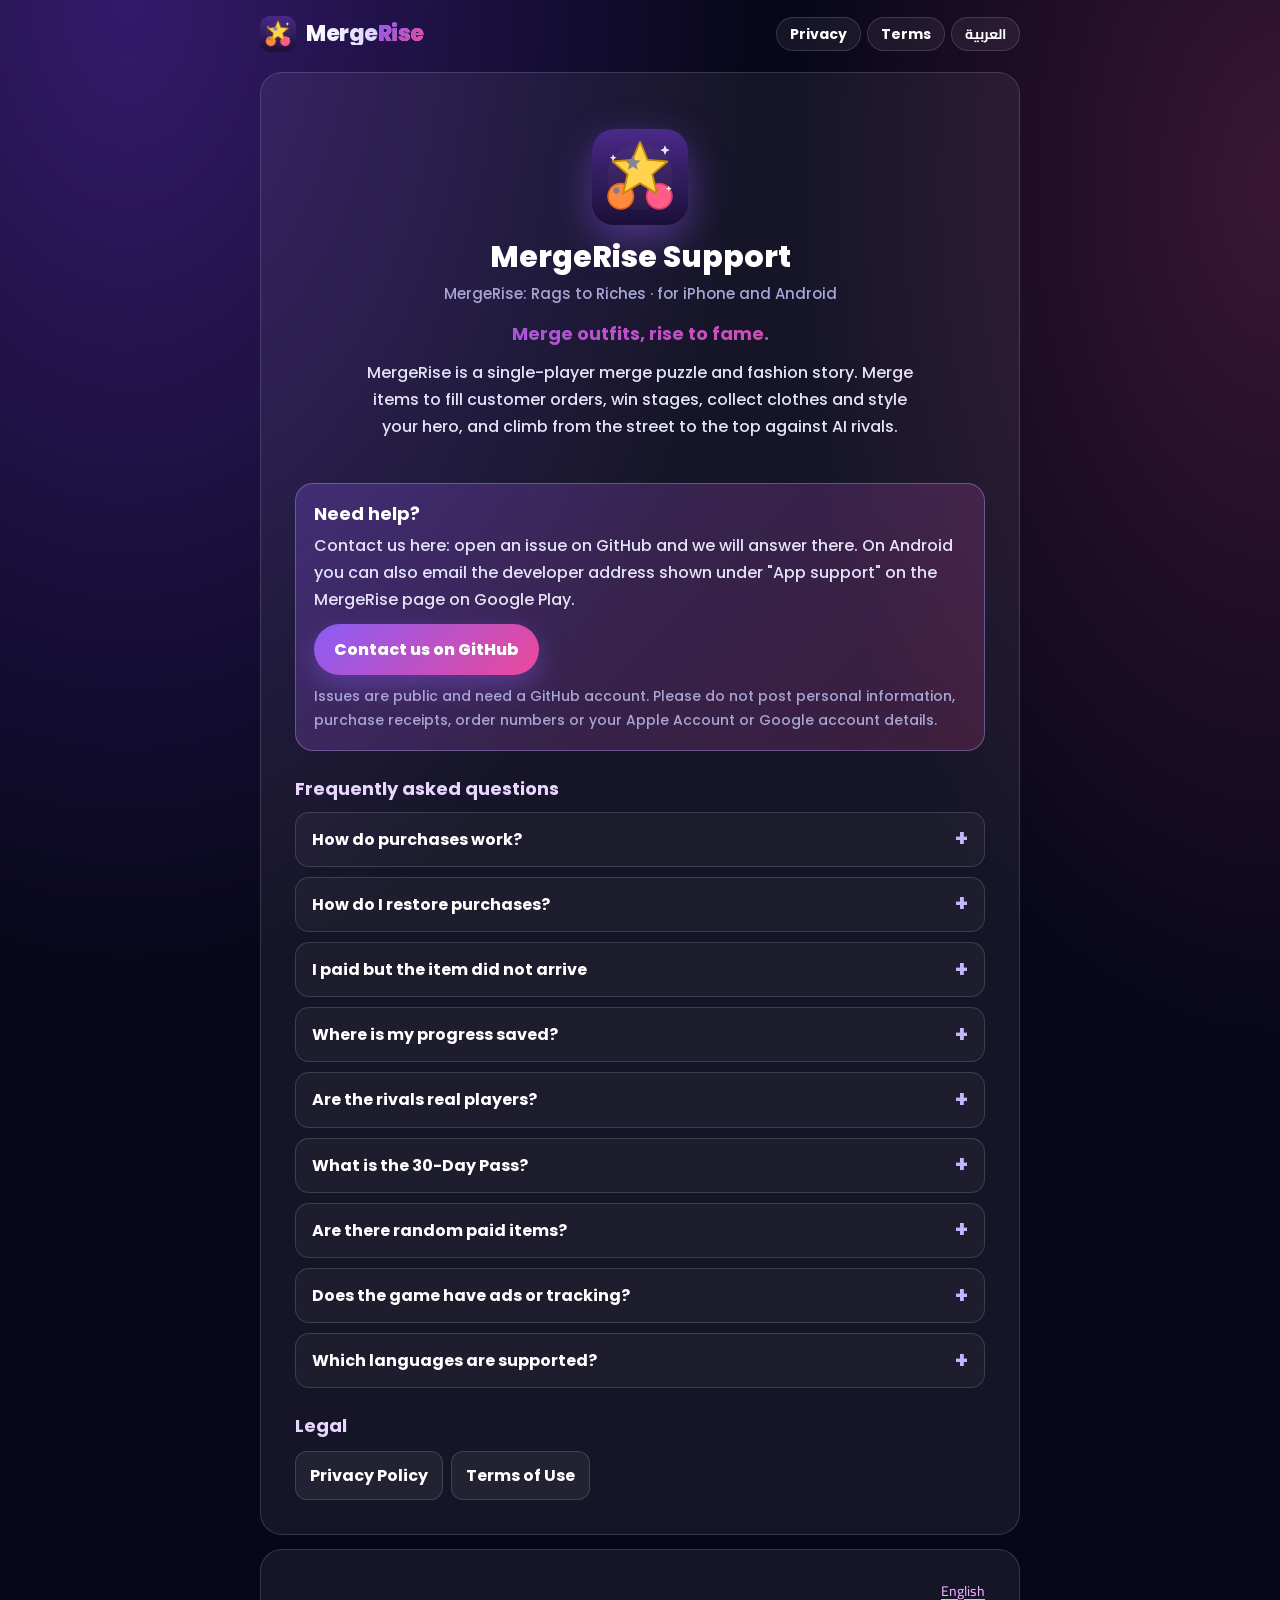
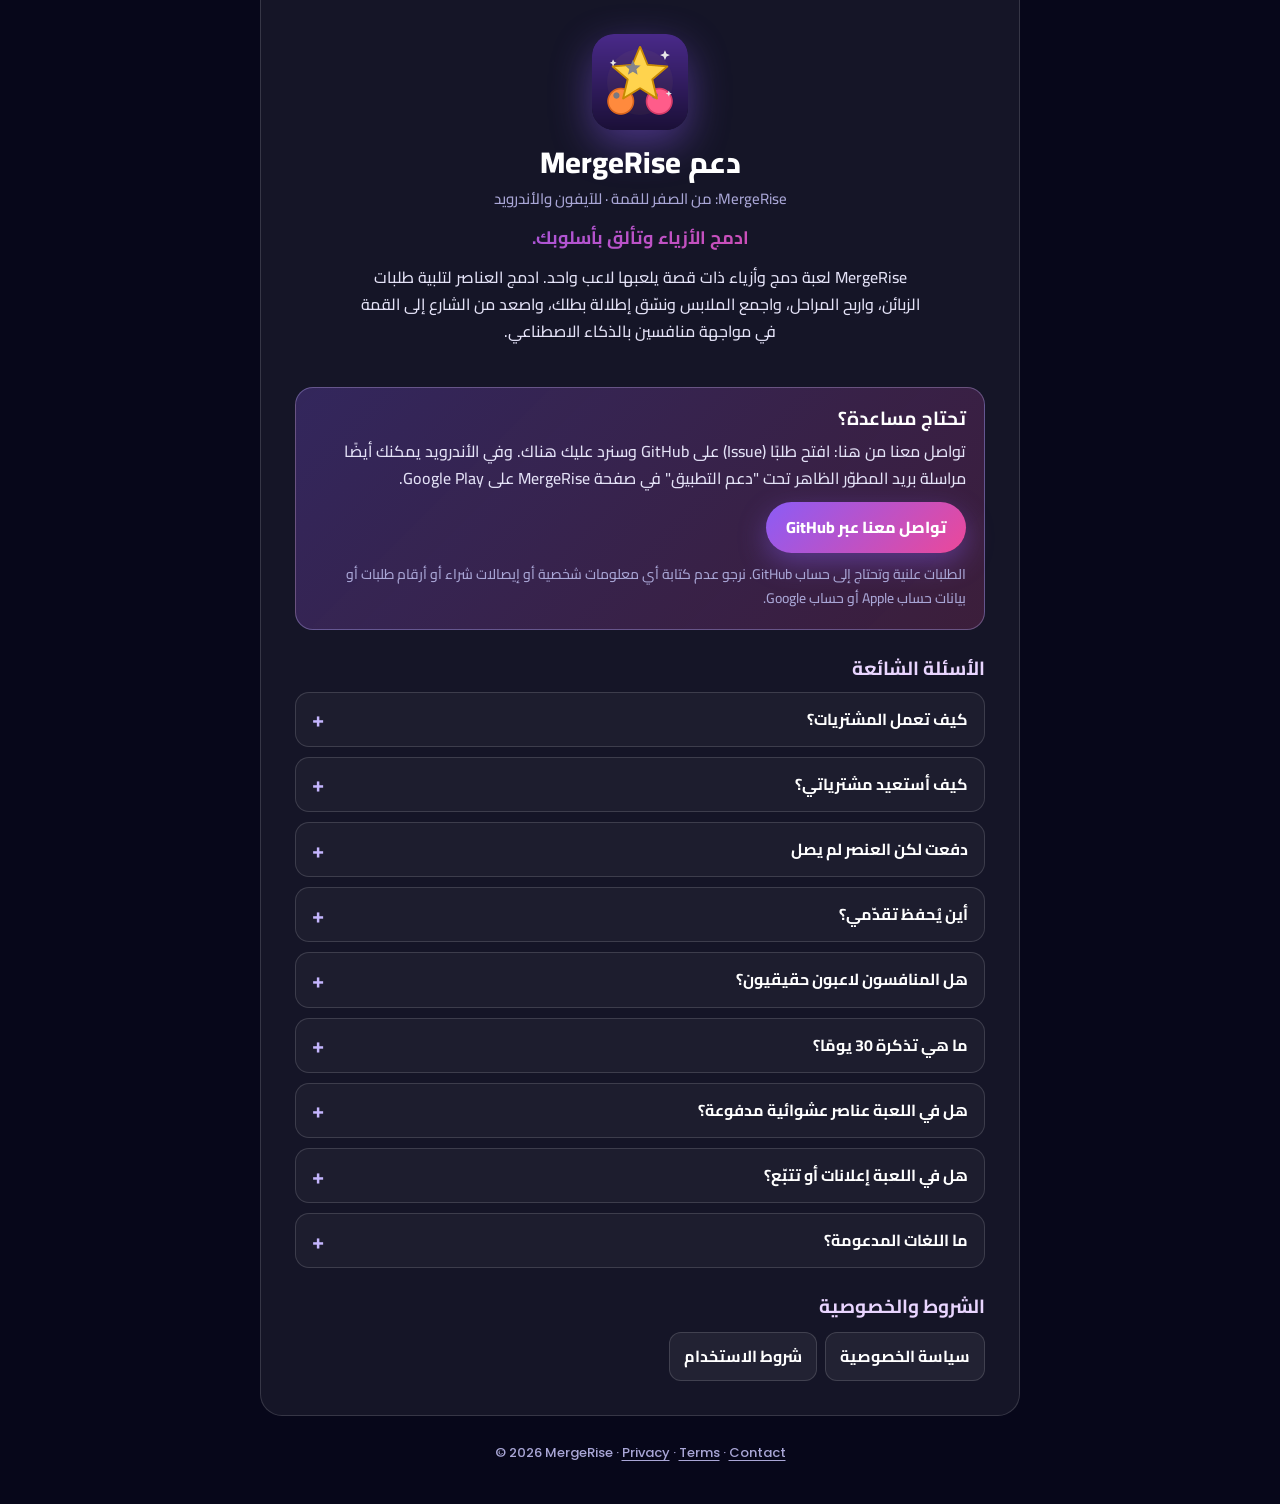
==== commit c36bf3a9: "No random paid items from 1.0.2: terms section 5 and the FAQ (both languages) The random Premium Box" ====
--- a/index.html
+++ b/index.html
@@ -1,153 +1,153 @@
-<!doctype html>
-<html lang="en">
-<head>
-<meta charset="utf-8">
-<meta name="viewport" content="width=device-width, initial-scale=1, viewport-fit=cover">
-<meta name="color-scheme" content="dark">
-<meta name="theme-color" content="#07071a">
-<meta name="description" content="Support for MergeRise: Rags to Riches, a single-player merge and fashion story game for iPhone and Android. Purchases, restore, saved progress, AI rivals and how to contact us.">
-<title>MergeRise — Support</title>
-<link rel="icon" href="icons/favicon.png">
-<link rel="apple-touch-icon" href="icons/icon-192.png">
-<link rel="stylesheet" href="site.css">
-</head>
-<body>
-<div class="wrap">
-<header class="top">
-  <a class="brand" href="./"><img src="icons/icon-192.png" alt="" width="36" height="36"><span class="logo">Merge<span class="rise">Rise</span></span></a>
-  <nav aria-label="Pages">
-    <a href="privacy.html">Privacy</a>
-    <a href="terms.html">Terms</a>
-    <a href="#ar" lang="ar" dir="rtl">العربية</a>
-  </nav>
-</header>
-
-<main>
-<section class="doc" id="en" lang="en">
-<div class="hero">
-  <img class="app-icon" src="icons/icon-192.png" alt="MergeRise app icon" width="96" height="96">
-  <h1>MergeRise Support</h1>
-  <p class="store-name">MergeRise: Rags to Riches · for iPhone and Android</p>
-  <p class="tagline">Merge outfits, rise to fame.</p>
-  <p class="lead">MergeRise is a single-player merge puzzle and fashion story. Merge items to fill customer orders, win stages, collect clothes and style your hero, and climb from the street to the top against AI rivals.</p>
-</div>
-
-<div class="contact" id="contact">
-  <h2>Need help?</h2>
-  <p>Contact us here: open an issue on GitHub and we will answer there. On Android you can also email the developer address shown under "App support" on the MergeRise page on Google Play.</p>
-  <a class="btn" href="https://github.com/alwaleed305xx-ui/mergerise-site/issues">Contact us on GitHub</a>
-  <p class="note">Issues are public and need a GitHub account. Please do not post personal information, purchase receipts, order numbers or your Apple Account or Google account details.</p>
-</div>
-
-<h2>Frequently asked questions</h2>
-<div class="faq">
-<details>
-<summary>How do purchases work?</summary>
-<div><p><strong>iPhone:</strong> all purchases use Apple's In-App Purchase. The Shop shows the App Store price in your currency, Apple takes the payment and we never see your payment details. Refunds are handled by Apple at <a href="https://reportaproblem.apple.com/">reportaproblem.apple.com</a>.</p>
-<p><strong>Android:</strong> all purchases use Google Play's billing system. The Shop shows the Google Play price in your currency, Google takes the payment and we never see your payment details. Refunds are handled by Google Play: see <a href="https://support.google.com/googleplay/answer/2479637">Google Play refunds</a>, or open your order history in the Play Store app (profile picture → Payments and subscriptions → Budget and history).</p></div>
-</details>
-<details>
-<summary>How do I restore purchases?</summary>
-<div><p>Tap <strong>Restore Purchases</strong> in Settings or at the bottom of the Shop, signed in with the same account you bought with: the same Apple Account on iPhone, or the same Google account in the Play Store on Android. It restores the Starter Pack's exclusive Gold Jersey and its owned status. Gem packs, the 30-Day Pass and Break the Piggy are consumable: they are used up when delivered and cannot be restored by the store.</p></div>
-</details>
-<details>
-<summary>I paid but the item did not arrive</summary>
-<div><p>Close the game completely and open it again while online: an unfinished purchase is delivered automatically when the game starts. On iPhone, if the Shop said "Waiting for approval" (Ask to Buy), the item arrives after the family organizer approves it. On Android, if the Shop said the payment is pending (for example a slower payment method), the item arrives as soon as Google Play completes the payment; open the game again afterwards. A declined payment delivers nothing. If it is still missing, <a href="#contact">contact us</a> with the product name and the date (no receipts or personal details).</p></div>
-</details>
-<details>
-<summary>Where is my progress saved?</summary>
-<div><p>Only on your phone. There is no account and no cloud save, and nothing is sent to us. <strong>Deleting the app deletes your progress from the phone</strong>, and we cannot recover it. Your device's own backup may include it: iCloud Backup on iPhone, or Android backup (run by Google, switched on or off in your phone's settings) on Android, which can bring your progress back when you reinstall the game or set up a new phone with the same account. <strong>Settings → Reset progress</strong> erases earned progress but keeps your gems, purchased coins, the 30-Day Pass, the piggy bank and the Starter Pack.</p></div>
-</details>
-<details>
-<summary>Are the rivals real players?</summary>
-<div><p>No. The rivals are AI rivals controlled by the computer. MergeRise is single-player: there is no multiplayer, chat or user-generated content.</p></div>
-</details>
-<details>
-<summary>What is the 30-Day Pass?</summary>
-<div><p>A one-time purchase that does not renew automatically. For 30 days it pays 150 coins and 10 gems every day when you open the game (missed days are paid the next time you open it), plus one extra epic gift per day on golden stages. Buying it again adds 30 days.</p></div>
-</details>
-<details>
-<summary>What are the Premium Box odds?</summary>
-<div><p>The Premium Box costs 36 gems and gives one clothing item you do not own yet: Epic 85% · Legendary 15%. The odds are shown on the button and again before you confirm. The worst outcome is an epic item, which costs the same 36 gems to buy directly.</p></div>
-</details>
-<details>
-<summary>Does the game have ads or tracking?</summary>
-<div><p>No. The iPhone and Android apps have no ads, no analytics and no tracking, do not use the advertising ID and do not collect personal data. See the <a href="privacy.html">Privacy Policy</a>.</p></div>
-</details>
-<details>
-<summary>Which languages are supported?</summary>
-<div><p>English and Arabic. Change the language in Settings → Language.</p></div>
-</details>
-</div>
-
-<h2>Legal</h2>
-<div class="links"><a href="privacy.html">Privacy Policy</a><a href="terms.html">Terms of Use</a></div>
-</section>
-
-<section class="doc" id="ar" lang="ar" dir="rtl">
-<p class="jump"><a href="#en" lang="en" dir="ltr">English</a></p>
-<div class="hero">
-  <img class="app-icon" src="icons/icon-192.png" alt="أيقونة تطبيق MergeRise" width="96" height="96">
-  <h1>دعم MergeRise</h1>
-  <p class="store-name">MergeRise: من الصفر للقمة · للآيفون والأندرويد</p>
-  <p class="tagline">ادمج الأزياء وتألق بأسلوبك.</p>
-  <p class="lead">MergeRise لعبة دمج وأزياء ذات قصة يلعبها لاعب واحد. ادمج العناصر لتلبية طلبات الزبائن، واربح المراحل، واجمع الملابس ونسّق إطلالة بطلك، واصعد من الشارع إلى القمة في مواجهة منافسين بالذكاء الاصطناعي.</p>
-</div>
-
-<div class="contact" id="contact-ar">
-  <h2>تحتاج مساعدة؟</h2>
-  <p>تواصل معنا من هنا: افتح طلبًا (Issue) على GitHub وسنرد عليك هناك. وفي الأندرويد يمكنك أيضًا مراسلة بريد المطوّر الظاهر تحت "دعم التطبيق" في صفحة MergeRise على Google Play.</p>
-  <a class="btn" href="https://github.com/alwaleed305xx-ui/mergerise-site/issues">تواصل معنا عبر GitHub</a>
-  <p class="note">الطلبات علنية وتحتاج إلى حساب GitHub. نرجو عدم كتابة أي معلومات شخصية أو إيصالات شراء أو أرقام طلبات أو بيانات حساب Apple أو حساب Google.</p>
-</div>
-
-<h2>الأسئلة الشائعة</h2>
-<div class="faq">
-<details>
-<summary>كيف تعمل المشتريات؟</summary>
-<div><p><strong>الآيفون:</strong> كل المشتريات تتم عبر نظام الشراء داخل التطبيق من Apple. يعرض المتجر سعر App Store بعملتك، وتتولّى Apple عملية الدفع، ولا نرى بيانات الدفع أبدًا. وتتولّى Apple الاسترداد عبر <a href="https://reportaproblem.apple.com/">reportaproblem.apple.com</a>.</p>
-<p><strong>الأندرويد:</strong> كل المشتريات تتم عبر نظام الفوترة في Google Play. يعرض المتجر سعر Google Play بعملتك، وتتولّى Google عملية الدفع، ولا نرى بيانات الدفع أبدًا. ويتولّى Google Play الاسترداد: راجع <a href="https://support.google.com/googleplay/answer/2479637?hl=ar">استرداد مشتريات Google Play</a>، أو افتح سجل الطلبات في تطبيق متجر Play (صورة الملف الشخصي ← الدفعات والاشتراكات ← الميزانية والسجل).</p></div>
-</details>
-<details>
-<summary>كيف أستعيد مشترياتي؟</summary>
-<div><p>اضغط <strong>استعادة المشتريات</strong> في الإعدادات أو أسفل المتجر، وأنت مسجّل بنفس الحساب الذي اشتريت به: حساب Apple نفسه في الآيفون، أو حساب Google نفسه في متجر Play على الأندرويد. تستعيد هذه الخاصية الجيرسي الذهبي الحصري وحالة امتلاك حزمة البداية. أما حزم الجواهر وتذكرة 30 يومًا والحصّالة فهي مشتريات استهلاكية تُستهلك عند تسليمها ولا يستطيع المتجر استعادتها.</p></div>
-</details>
-<details>
-<summary>دفعت لكن العنصر لم يصل</summary>
-<div><p>أغلق اللعبة تمامًا ثم افتحها من جديد وأنت متصل بالإنترنت: عملية الشراء غير المكتملة تُسلَّم تلقائيًا عند تشغيل اللعبة. في الآيفون، إذا ظهر في المتجر "بانتظار الموافقة" (طلب الشراء)، فسيصل العنصر بعد موافقة منظّم العائلة. وفي الأندرويد، إذا ظهر أن الدفع قيد الانتظار (مثل طرق الدفع الأبطأ)، فسيصل العنصر فور اكتمال الدفع في Google Play، فافتح اللعبة بعدها. والدفع المرفوض لا يُسلَّم به شيء. وإذا بقي مفقودًا <a href="#contact-ar">تواصل معنا</a> واذكر اسم المنتج والتاريخ (دون إيصالات أو بيانات شخصية).</p></div>
-</details>
-<details>
-<summary>أين يُحفظ تقدّمي؟</summary>
-<div><p>على جوالك فقط. لا يوجد حساب ولا حفظ سحابي، ولا يُرسَل إلينا أي شيء. <strong>حذف التطبيق يحذف تقدّمك من الجوال</strong> ولا نستطيع استرجاعه. وقد تتضمّنه النسخة الاحتياطية لجهازك: نسخ iCloud الاحتياطي في الآيفون، أو النسخ الاحتياطي لأندرويد (تديره Google وتشغّله أو توقفه من إعدادات جوالك) في الأندرويد، فيعود تقدّمك عند إعادة تثبيت اللعبة أو تجهيز جوال جديد بالحساب نفسه. أما <strong>الإعدادات ← مسح التقدم</strong> فيمسح التقدّم المكتسب ويُبقي جواهرك والعملات المشتراة وتذكرة 30 يومًا والحصّالة وحزمة البداية.</p></div>
-</details>
-<details>
-<summary>هل المنافسون لاعبون حقيقيون؟</summary>
-<div><p>لا. المنافسون شخصيات يتحكم بها الكمبيوتر بالذكاء الاصطناعي. MergeRise لعبة للاعب واحد: لا يوجد لعب جماعي ولا دردشة ولا محتوى ينشئه المستخدمون.</p></div>
-</details>
-<details>
-<summary>ما هي تذكرة 30 يومًا؟</summary>
-<div><p>شراء لمرة واحدة لا يتجدد تلقائيًا. تمنحك لمدة 30 يومًا 150 عملة و10 جواهر كل يوم عند فتح اللعبة (وتُصرف الأيام الفائتة عند فتحها في المرة التالية)، مع هدية أسطورية إضافية واحدة يوميًا في المراحل الذهبية. وشراؤها مرة أخرى يضيف 30 يومًا.</p></div>
-</details>
-<details>
-<summary>ما احتمالات الصندوق المميّز؟</summary>
-<div><p>سعر الصندوق المميّز 36 جوهرة ويمنحك قطعة ملابس لا تملكها بعد: أسطوري 85% · خرافي 15%. تظهر الاحتمالات على الزر ومرة أخرى قبل التأكيد. أقل نتيجة ممكنة قطعة أسطورية، وسعر شرائها مباشرة هو نفس الـ36 جوهرة.</p></div>
-</details>
-<details>
-<summary>هل في اللعبة إعلانات أو تتبّع؟</summary>
-<div><p>لا. تطبيقا الآيفون والأندرويد بلا إعلانات ولا تحليلات ولا تتبّع، ولا يستخدمان معرّف الإعلانات، ولا يجمعان أي بيانات شخصية. راجع <a href="privacy.html#ar">سياسة الخصوصية</a>.</p></div>
-</details>
-<details>
-<summary>ما اللغات المدعومة؟</summary>
-<div><p>الإنجليزية والعربية. غيّر اللغة من الإعدادات ← اللغة.</p></div>
-</details>
-</div>
-
-<h2>الشروط والخصوصية</h2>
-<div class="links"><a href="privacy.html#ar">سياسة الخصوصية</a><a href="terms.html#ar">شروط الاستخدام</a></div>
-</section>
-</main>
-
-<footer>© 2026 MergeRise · <a href="privacy.html">Privacy</a> · <a href="terms.html">Terms</a> · <a href="https://github.com/alwaleed305xx-ui/mergerise-site/issues">Contact</a></footer>
-</div>
-</body>
-</html>
+<!doctype html>
+<html lang="en">
+<head>
+<meta charset="utf-8">
+<meta name="viewport" content="width=device-width, initial-scale=1, viewport-fit=cover">
+<meta name="color-scheme" content="dark">
+<meta name="theme-color" content="#07071a">
+<meta name="description" content="Support for MergeRise: Rags to Riches, a single-player merge and fashion story game for iPhone and Android. Purchases, restore, saved progress, AI rivals and how to contact us.">
+<title>MergeRise — Support</title>
+<link rel="icon" href="icons/favicon.png">
+<link rel="apple-touch-icon" href="icons/icon-192.png">
+<link rel="stylesheet" href="site.css">
+</head>
+<body>
+<div class="wrap">
+<header class="top">
+  <a class="brand" href="./"><img src="icons/icon-192.png" alt="" width="36" height="36"><span class="logo">Merge<span class="rise">Rise</span></span></a>
+  <nav aria-label="Pages">
+    <a href="privacy.html">Privacy</a>
+    <a href="terms.html">Terms</a>
+    <a href="#ar" lang="ar" dir="rtl">العربية</a>
+  </nav>
+</header>
+
+<main>
+<section class="doc" id="en" lang="en">
+<div class="hero">
+  <img class="app-icon" src="icons/icon-192.png" alt="MergeRise app icon" width="96" height="96">
+  <h1>MergeRise Support</h1>
+  <p class="store-name">MergeRise: Rags to Riches · for iPhone and Android</p>
+  <p class="tagline">Merge outfits, rise to fame.</p>
+  <p class="lead">MergeRise is a single-player merge puzzle and fashion story. Merge items to fill customer orders, win stages, collect clothes and style your hero, and climb from the street to the top against AI rivals.</p>
+</div>
+
+<div class="contact" id="contact">
+  <h2>Need help?</h2>
+  <p>Contact us here: open an issue on GitHub and we will answer there. On Android you can also email the developer address shown under "App support" on the MergeRise page on Google Play.</p>
+  <a class="btn" href="https://github.com/alwaleed305xx-ui/mergerise-site/issues">Contact us on GitHub</a>
+  <p class="note">Issues are public and need a GitHub account. Please do not post personal information, purchase receipts, order numbers or your Apple Account or Google account details.</p>
+</div>
+
+<h2>Frequently asked questions</h2>
+<div class="faq">
+<details>
+<summary>How do purchases work?</summary>
+<div><p><strong>iPhone:</strong> all purchases use Apple's In-App Purchase. The Shop shows the App Store price in your currency, Apple takes the payment and we never see your payment details. Refunds are handled by Apple at <a href="https://reportaproblem.apple.com/">reportaproblem.apple.com</a>.</p>
+<p><strong>Android:</strong> all purchases use Google Play's billing system. The Shop shows the Google Play price in your currency, Google takes the payment and we never see your payment details. Refunds are handled by Google Play: see <a href="https://support.google.com/googleplay/answer/2479637">Google Play refunds</a>, or open your order history in the Play Store app (profile picture → Payments and subscriptions → Budget and history).</p></div>
+</details>
+<details>
+<summary>How do I restore purchases?</summary>
+<div><p>Tap <strong>Restore Purchases</strong> in Settings or at the bottom of the Shop, signed in with the same account you bought with: the same Apple Account on iPhone, or the same Google account in the Play Store on Android. It restores the Starter Pack's exclusive Gold Jersey and its owned status. Gem packs, the 30-Day Pass and Break the Piggy are consumable: they are used up when delivered and cannot be restored by the store.</p></div>
+</details>
+<details>
+<summary>I paid but the item did not arrive</summary>
+<div><p>Close the game completely and open it again while online: an unfinished purchase is delivered automatically when the game starts. On iPhone, if the Shop said "Waiting for approval" (Ask to Buy), the item arrives after the family organizer approves it. On Android, if the Shop said the payment is pending (for example a slower payment method), the item arrives as soon as Google Play completes the payment; open the game again afterwards. A declined payment delivers nothing. If it is still missing, <a href="#contact">contact us</a> with the product name and the date (no receipts or personal details).</p></div>
+</details>
+<details>
+<summary>Where is my progress saved?</summary>
+<div><p>Only on your phone. There is no account and no cloud save, and nothing is sent to us. <strong>Deleting the app deletes your progress from the phone</strong>, and we cannot recover it. Your device's own backup may include it: iCloud Backup on iPhone, or Android backup (run by Google, switched on or off in your phone's settings) on Android, which can bring your progress back when you reinstall the game or set up a new phone with the same account. <strong>Settings → Reset progress</strong> erases earned progress but keeps your gems, purchased coins, the 30-Day Pass, the piggy bank and the Starter Pack.</p></div>
+</details>
+<details>
+<summary>Are the rivals real players?</summary>
+<div><p>No. The rivals are AI rivals controlled by the computer. MergeRise is single-player: there is no multiplayer, chat or user-generated content.</p></div>
+</details>
+<details>
+<summary>What is the 30-Day Pass?</summary>
+<div><p>A one-time purchase that does not renew automatically. For 30 days it pays 150 coins and 10 gems every day when you open the game (missed days are paid the next time you open it). It pays currency only. Buying it again adds 30 days.</p></div>
+</details>
+<details>
+<summary>Are there random paid items?</summary>
+<div><p>No. Gems buy specific clothing items: the Shop's "Today's featured piece" shows the exact item and its price before you buy (36 gems epic, 100 gems legendary). The random Premium Box from earlier versions was removed in 1.0.2.</p></div>
+</details>
+<details>
+<summary>Does the game have ads or tracking?</summary>
+<div><p>No. The iPhone and Android apps have no ads, no analytics and no tracking, do not use the advertising ID and do not collect personal data. See the <a href="privacy.html">Privacy Policy</a>.</p></div>
+</details>
+<details>
+<summary>Which languages are supported?</summary>
+<div><p>English and Arabic. Change the language in Settings → Language.</p></div>
+</details>
+</div>
+
+<h2>Legal</h2>
+<div class="links"><a href="privacy.html">Privacy Policy</a><a href="terms.html">Terms of Use</a></div>
+</section>
+
+<section class="doc" id="ar" lang="ar" dir="rtl">
+<p class="jump"><a href="#en" lang="en" dir="ltr">English</a></p>
+<div class="hero">
+  <img class="app-icon" src="icons/icon-192.png" alt="أيقونة تطبيق MergeRise" width="96" height="96">
+  <h1>دعم MergeRise</h1>
+  <p class="store-name">MergeRise: من الصفر للقمة · للآيفون والأندرويد</p>
+  <p class="tagline">ادمج الأزياء وتألق بأسلوبك.</p>
+  <p class="lead">MergeRise لعبة دمج وأزياء ذات قصة يلعبها لاعب واحد. ادمج العناصر لتلبية طلبات الزبائن، واربح المراحل، واجمع الملابس ونسّق إطلالة بطلك، واصعد من الشارع إلى القمة في مواجهة منافسين بالذكاء الاصطناعي.</p>
+</div>
+
+<div class="contact" id="contact-ar">
+  <h2>تحتاج مساعدة؟</h2>
+  <p>تواصل معنا من هنا: افتح طلبًا (Issue) على GitHub وسنرد عليك هناك. وفي الأندرويد يمكنك أيضًا مراسلة بريد المطوّر الظاهر تحت "دعم التطبيق" في صفحة MergeRise على Google Play.</p>
+  <a class="btn" href="https://github.com/alwaleed305xx-ui/mergerise-site/issues">تواصل معنا عبر GitHub</a>
+  <p class="note">الطلبات علنية وتحتاج إلى حساب GitHub. نرجو عدم كتابة أي معلومات شخصية أو إيصالات شراء أو أرقام طلبات أو بيانات حساب Apple أو حساب Google.</p>
+</div>
+
+<h2>الأسئلة الشائعة</h2>
+<div class="faq">
+<details>
+<summary>كيف تعمل المشتريات؟</summary>
+<div><p><strong>الآيفون:</strong> كل المشتريات تتم عبر نظام الشراء داخل التطبيق من Apple. يعرض المتجر سعر App Store بعملتك، وتتولّى Apple عملية الدفع، ولا نرى بيانات الدفع أبدًا. وتتولّى Apple الاسترداد عبر <a href="https://reportaproblem.apple.com/">reportaproblem.apple.com</a>.</p>
+<p><strong>الأندرويد:</strong> كل المشتريات تتم عبر نظام الفوترة في Google Play. يعرض المتجر سعر Google Play بعملتك، وتتولّى Google عملية الدفع، ولا نرى بيانات الدفع أبدًا. ويتولّى Google Play الاسترداد: راجع <a href="https://support.google.com/googleplay/answer/2479637?hl=ar">استرداد مشتريات Google Play</a>، أو افتح سجل الطلبات في تطبيق متجر Play (صورة الملف الشخصي ← الدفعات والاشتراكات ← الميزانية والسجل).</p></div>
+</details>
+<details>
+<summary>كيف أستعيد مشترياتي؟</summary>
+<div><p>اضغط <strong>استعادة المشتريات</strong> في الإعدادات أو أسفل المتجر، وأنت مسجّل بنفس الحساب الذي اشتريت به: حساب Apple نفسه في الآيفون، أو حساب Google نفسه في متجر Play على الأندرويد. تستعيد هذه الخاصية الجيرسي الذهبي الحصري وحالة امتلاك حزمة البداية. أما حزم الجواهر وتذكرة 30 يومًا والحصّالة فهي مشتريات استهلاكية تُستهلك عند تسليمها ولا يستطيع المتجر استعادتها.</p></div>
+</details>
+<details>
+<summary>دفعت لكن العنصر لم يصل</summary>
+<div><p>أغلق اللعبة تمامًا ثم افتحها من جديد وأنت متصل بالإنترنت: عملية الشراء غير المكتملة تُسلَّم تلقائيًا عند تشغيل اللعبة. في الآيفون، إذا ظهر في المتجر "بانتظار الموافقة" (طلب الشراء)، فسيصل العنصر بعد موافقة منظّم العائلة. وفي الأندرويد، إذا ظهر أن الدفع قيد الانتظار (مثل طرق الدفع الأبطأ)، فسيصل العنصر فور اكتمال الدفع في Google Play، فافتح اللعبة بعدها. والدفع المرفوض لا يُسلَّم به شيء. وإذا بقي مفقودًا <a href="#contact-ar">تواصل معنا</a> واذكر اسم المنتج والتاريخ (دون إيصالات أو بيانات شخصية).</p></div>
+</details>
+<details>
+<summary>أين يُحفظ تقدّمي؟</summary>
+<div><p>على جوالك فقط. لا يوجد حساب ولا حفظ سحابي، ولا يُرسَل إلينا أي شيء. <strong>حذف التطبيق يحذف تقدّمك من الجوال</strong> ولا نستطيع استرجاعه. وقد تتضمّنه النسخة الاحتياطية لجهازك: نسخ iCloud الاحتياطي في الآيفون، أو النسخ الاحتياطي لأندرويد (تديره Google وتشغّله أو توقفه من إعدادات جوالك) في الأندرويد، فيعود تقدّمك عند إعادة تثبيت اللعبة أو تجهيز جوال جديد بالحساب نفسه. أما <strong>الإعدادات ← مسح التقدم</strong> فيمسح التقدّم المكتسب ويُبقي جواهرك والعملات المشتراة وتذكرة 30 يومًا والحصّالة وحزمة البداية.</p></div>
+</details>
+<details>
+<summary>هل المنافسون لاعبون حقيقيون؟</summary>
+<div><p>لا. المنافسون شخصيات يتحكم بها الكمبيوتر بالذكاء الاصطناعي. MergeRise لعبة للاعب واحد: لا يوجد لعب جماعي ولا دردشة ولا محتوى ينشئه المستخدمون.</p></div>
+</details>
+<details>
+<summary>ما هي تذكرة 30 يومًا؟</summary>
+<div><p>شراء لمرة واحدة لا يتجدد تلقائيًا. تمنحك لمدة 30 يومًا 150 عملة و10 جواهر كل يوم عند فتح اللعبة (وتُصرف الأيام الفائتة عند فتحها في المرة التالية)، وتمنح عملات وجواهر فقط. وشراؤها مرة أخرى يضيف 30 يومًا.</p></div>
+</details>
+<details>
+<summary>هل في اللعبة عناصر عشوائية مدفوعة؟</summary>
+<div><p>لا. الجواهر تشتري قطع ملابس محدّدة: «قطعة اليوم المميزة» في المتجر تعرض القطعة نفسها وسعرها قبل الشراء (36 جوهرة للأسطوري، 100 جوهرة للخرافي). أُزيل الصندوق المميّز العشوائي في الإصدار 1.0.2.</p></div>
+</details>
+<details>
+<summary>هل في اللعبة إعلانات أو تتبّع؟</summary>
+<div><p>لا. تطبيقا الآيفون والأندرويد بلا إعلانات ولا تحليلات ولا تتبّع، ولا يستخدمان معرّف الإعلانات، ولا يجمعان أي بيانات شخصية. راجع <a href="privacy.html#ar">سياسة الخصوصية</a>.</p></div>
+</details>
+<details>
+<summary>ما اللغات المدعومة؟</summary>
+<div><p>الإنجليزية والعربية. غيّر اللغة من الإعدادات ← اللغة.</p></div>
+</details>
+</div>
+
+<h2>الشروط والخصوصية</h2>
+<div class="links"><a href="privacy.html#ar">سياسة الخصوصية</a><a href="terms.html#ar">شروط الاستخدام</a></div>
+</section>
+</main>
+
+<footer>© 2026 MergeRise · <a href="privacy.html">Privacy</a> · <a href="terms.html">Terms</a> · <a href="https://github.com/alwaleed305xx-ui/mergerise-site/issues">Contact</a></footer>
+</div>
+</body>
+</html>
